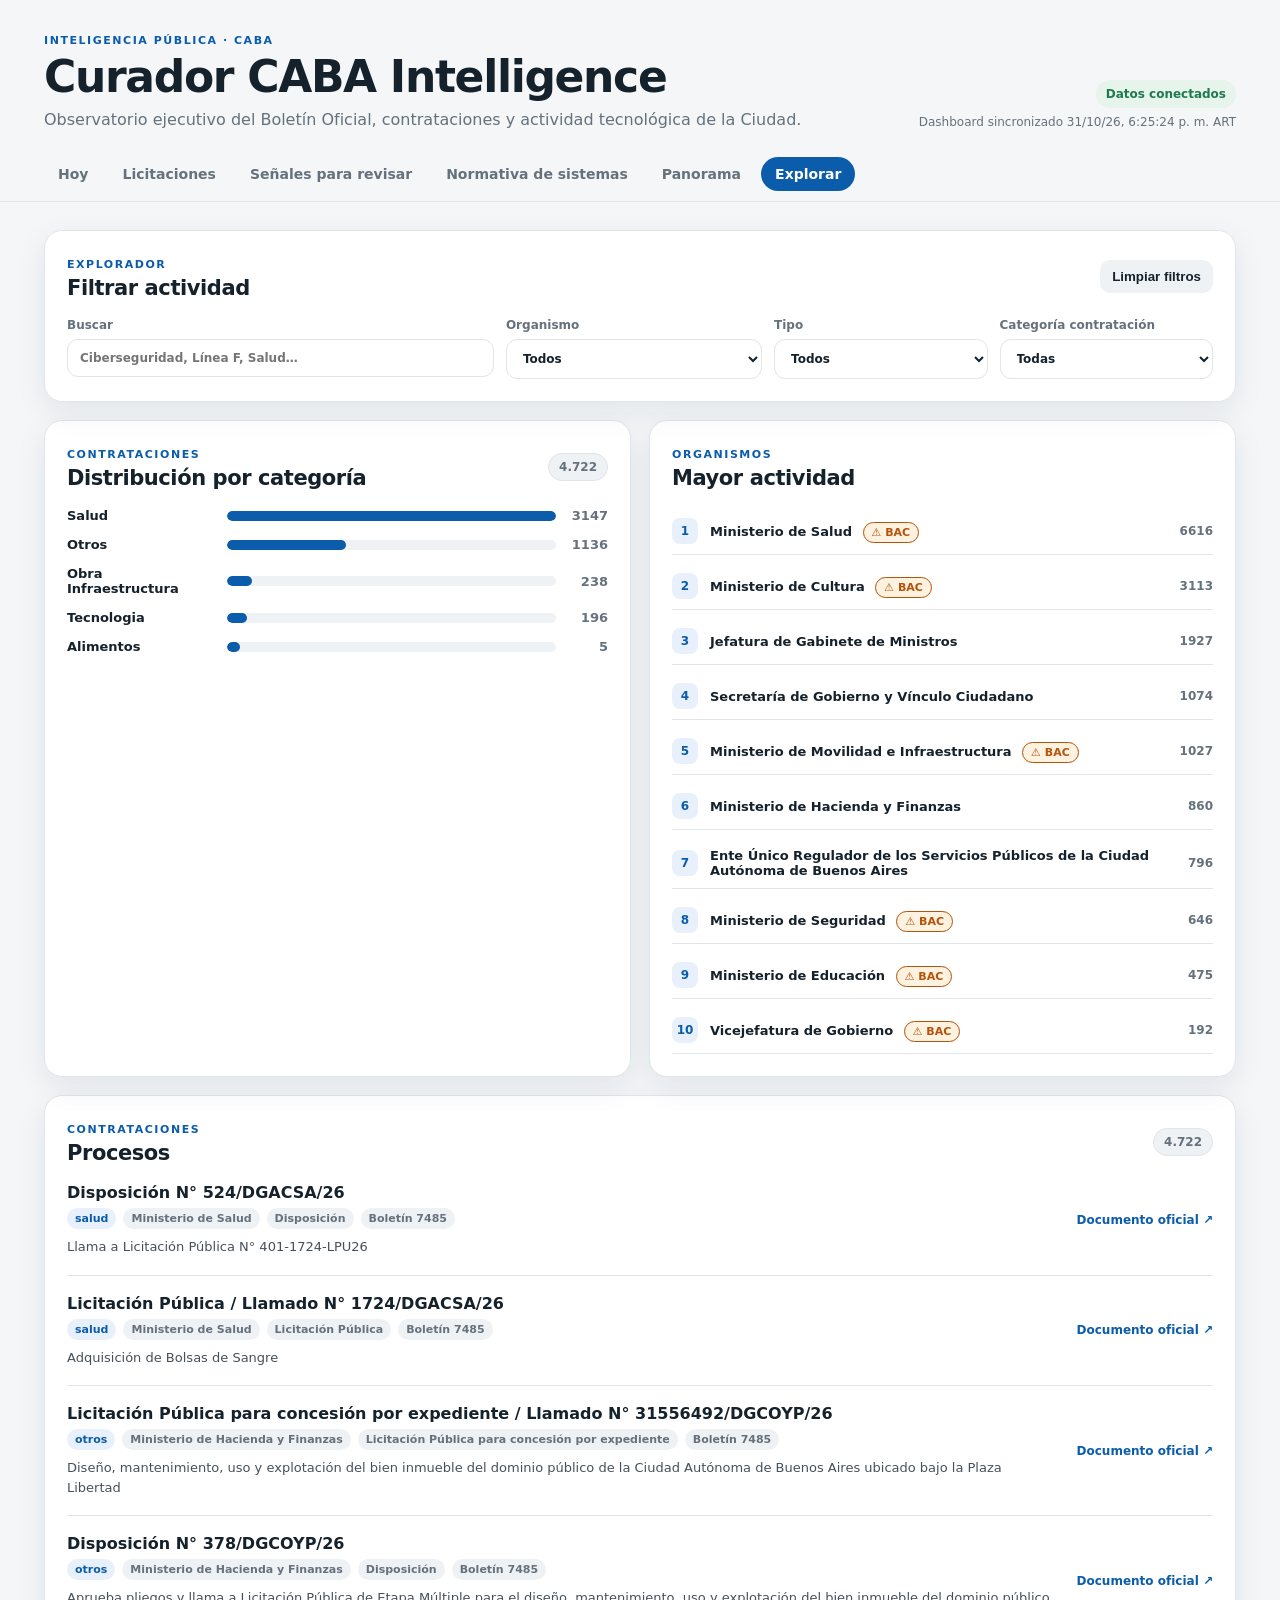
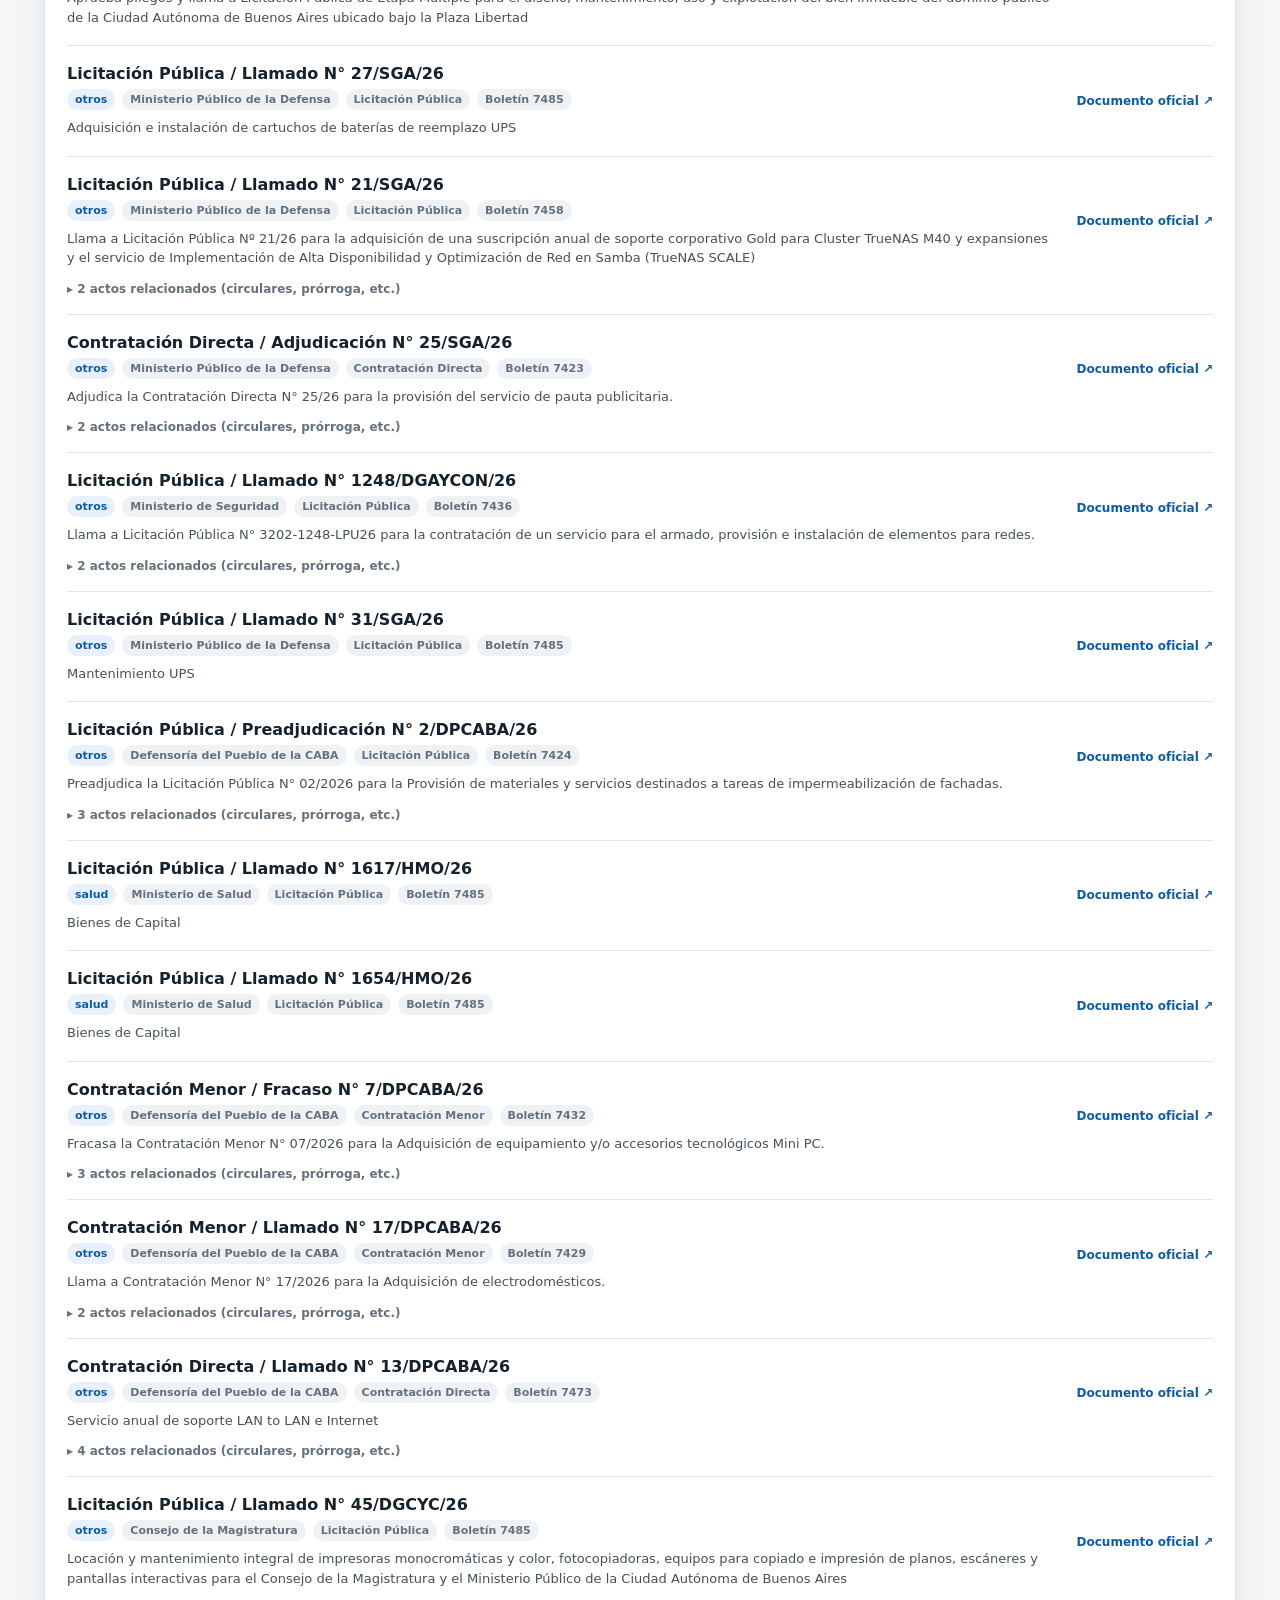
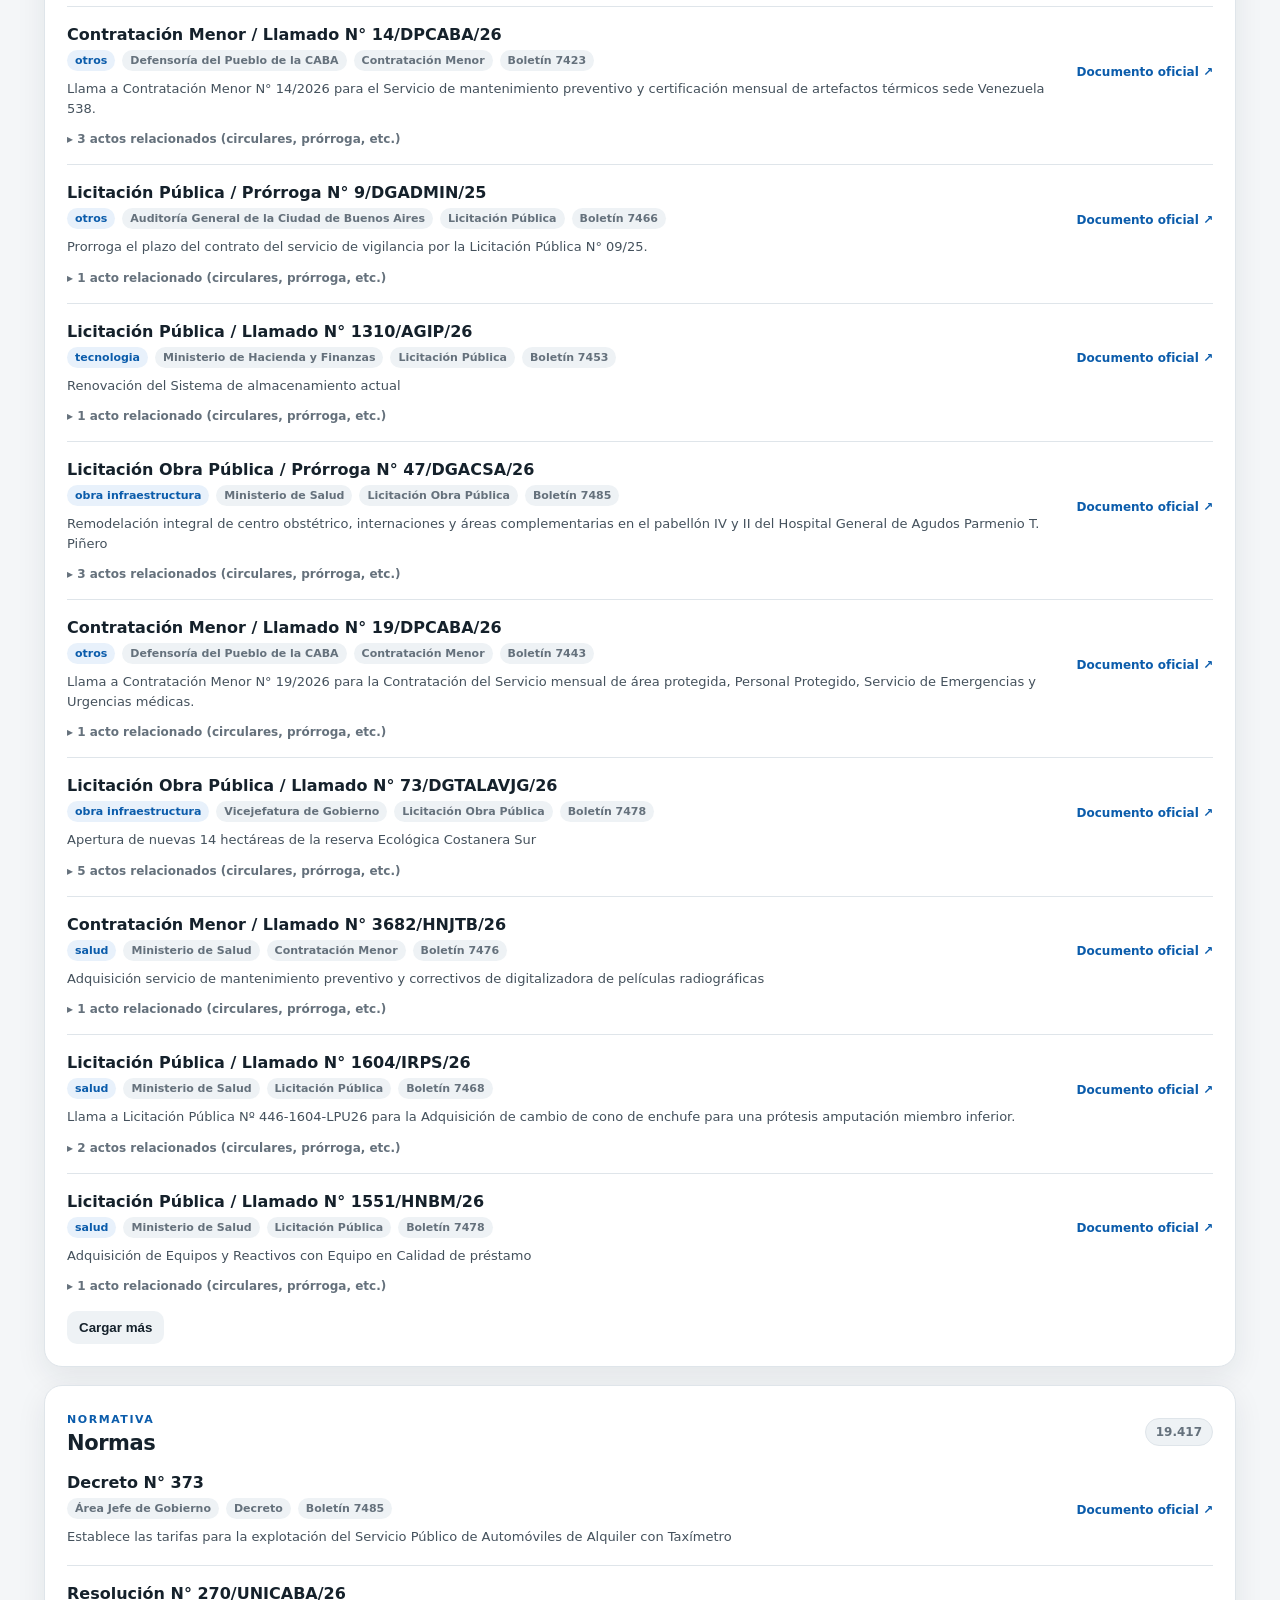
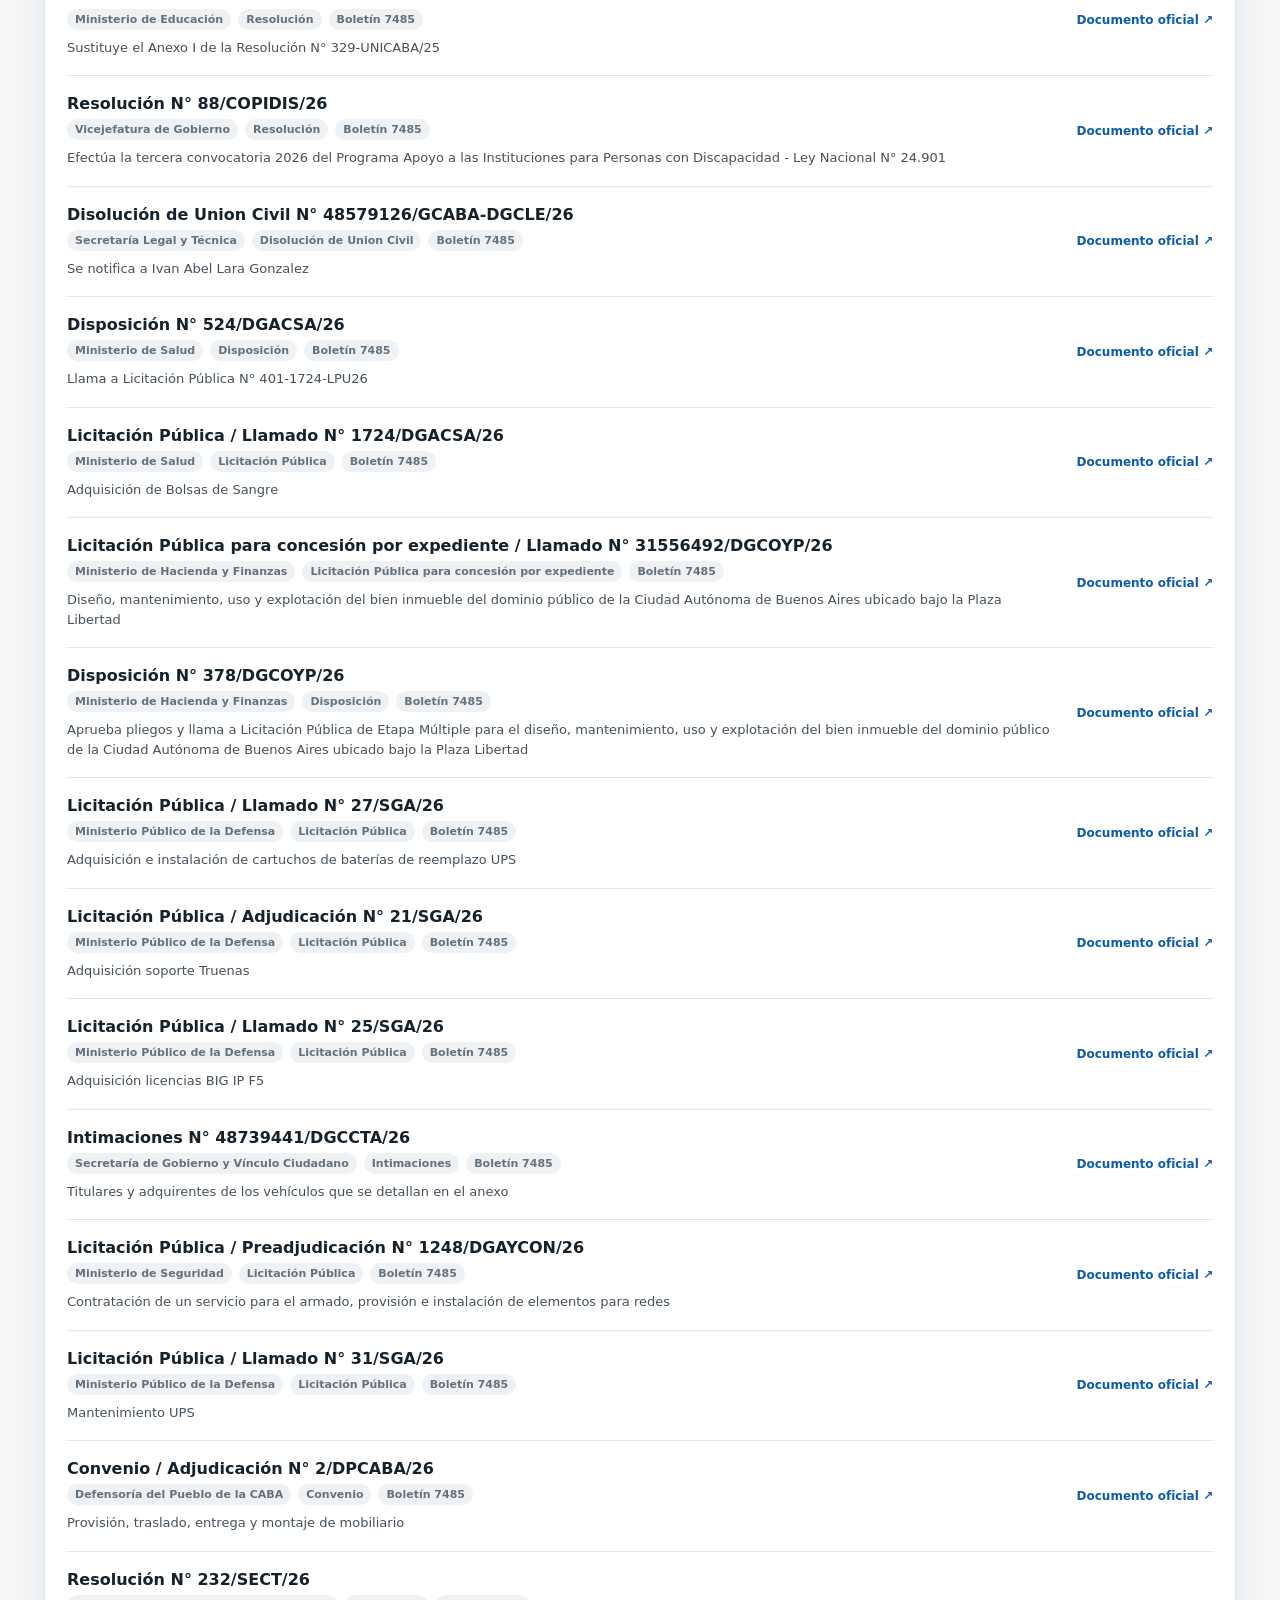
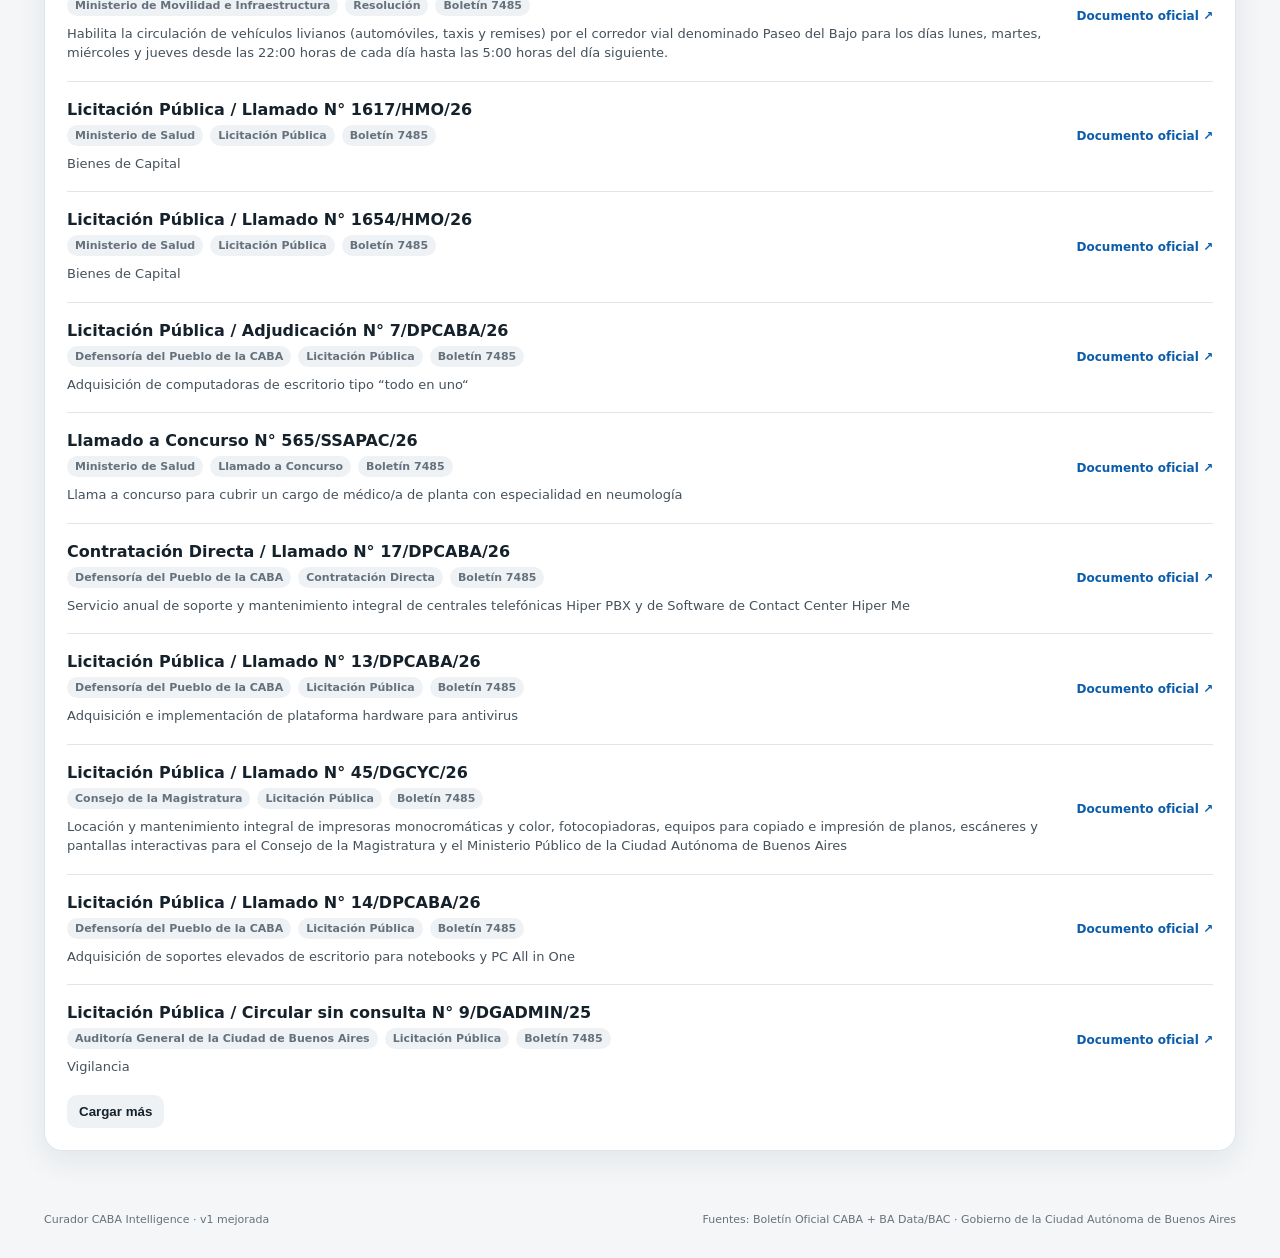
==== explorar.html @ ea7f15b0 "Una página HTML por sección, cada una carga sólo sus datos Las solapas seguían siendo un solo HTML q" ====
<!doctype html>
<html lang="es">
<head>
  <meta charset="utf-8" />
  <meta name="viewport" content="width=device-width, initial-scale=1" />
  <meta name="color-scheme" content="light" />
  <title>Explorar — Curador CABA</title>
  <link rel="stylesheet" href="./styles.css" />
</head>
<body data-page="explorar">
  <div id="shell"></div>
  <main class="container">
    <section class="panel filters-panel"><div class="panel-head"><div><span class="eyebrow">EXPLORADOR</span><h2>Filtrar actividad</h2></div><button id="clear-filters" class="button ghost" type="button">Limpiar filtros</button></div><div class="filters-grid"><label>Buscar<input id="filter-search" type="search" placeholder="Ciberseguridad, Línea F, Salud…" /></label><label>Organismo<select id="filter-org"><option value="">Todos</option></select></label><label>Tipo<select id="filter-type"><option value="">Todos</option></select></label><label>Categoría contratación<select id="filter-category"><option value="">Todas</option></select></label></div></section>
    <section class="two-col"><article class="panel"><div class="panel-head"><div><span class="eyebrow">CONTRATACIONES</span><h2>Distribución por categoría</h2></div><span id="procurement-total" class="badge">—</span></div><div id="category-bars" class="bar-list"></div></article><article class="panel"><div class="panel-head"><div><span class="eyebrow">ORGANISMOS</span><h2>Mayor actividad</h2></div></div><div id="org-ranking" class="ranking"></div></article></section>
    <section class="panel"><div class="panel-head"><div><span class="eyebrow">CONTRATACIONES</span><h2>Procesos</h2></div><span id="proc-result-count" class="badge">—</span></div><div id="procurement-list" class="record-list"></div><button id="procs-load-more" class="button ghost" type="button" style="display:none">Cargar más</button></section>
    <section class="panel"><div class="panel-head"><div><span class="eyebrow">NORMATIVA</span><h2>Normas</h2></div><span id="norm-result-count" class="badge">—</span></div><div id="norm-list" class="record-list"></div><button id="norms-load-more" class="button ghost" type="button" style="display:none">Cargar más</button></section>
  </main>
  <footer class="footer"><span>Curador CABA Intelligence · v1 mejorada</span><span>Fuentes: Boletín Oficial CABA + BA Data/BAC · Gobierno de la Ciudad Autónoma de Buenos Aires</span></footer>
  <script src="./app.js" defer></script>
</body>
</html>
---- styles.css ----
:root{--bg:#f4f6f8;--surface:#fff;--surface2:#eef2f5;--text:#15212b;--muted:#65717c;--line:#dfe5ea;--accent:#0b5cab;--accentSoft:#e8f1fb;--success:#1f7a4d;--warn:#b45309;--warnSoft:#fdf1e0;--shadow:0 10px 30px rgba(27,39,51,.08);--radius:18px}*{box-sizing:border-box}body{margin:0;font-family:Inter,ui-sans-serif,system-ui,-apple-system,BlinkMacSystemFont,"Segoe UI",sans-serif;background:var(--bg);color:var(--text)}a{color:var(--accent);text-decoration:none}a:hover{text-decoration:underline}.topbar{max-width:1240px;margin:0 auto;padding:34px 24px 18px;display:flex;align-items:flex-end;justify-content:space-between;gap:24px}.topbar h1{margin:4px 0 8px;font-size:clamp(28px,4vw,44px);letter-spacing:-.03em}.topbar p{margin:0;color:var(--muted)}.eyebrow{font-size:11px;letter-spacing:.14em;font-weight:800;color:var(--accent)}.status-wrap{display:flex;flex-direction:column;align-items:flex-end;gap:7px}.status{border-radius:999px;padding:7px 10px;font-weight:700;font-size:12px}.status-loading{background:#fff4d8;color:#8b5d00}.status-ok{background:#e6f4ec;color:var(--success)}.status-error{background:#fdeaea;color:#9d2727}.muted{color:var(--muted);font-size:12px}.container{max-width:1240px;margin:0 auto;padding:12px 24px 44px}.notice{background:#fff8db;border:1px solid #eadf9d;border-radius:14px;padding:12px 14px;margin-bottom:16px;color:#5f5417;font-size:13px}.hero-grid{display:grid;grid-template-columns:repeat(4,1fr);gap:16px;margin-bottom:18px}.intel-grid{grid-template-columns:repeat(2,1fr);margin-bottom:18px}.metric-card,.panel{background:var(--surface);border:1px solid var(--line);border-radius:var(--radius);box-shadow:var(--shadow)}.metric-card{padding:22px;display:flex;flex-direction:column;min-height:132px}.metric-card.featured{background:linear-gradient(145deg,#0b5cab,#164f84);color:#fff;border-color:transparent}.metric-card.featured .metric-label,.metric-card.featured .metric-foot{color:rgba(255,255,255,.78)}.metric-label{color:var(--muted);font-size:13px;font-weight:700}.metric-card strong{margin-top:15px;font-size:34px;line-height:1}.metric-foot{margin-top:auto;color:var(--muted);font-size:12px;padding-top:12px}.panel{padding:22px;margin-bottom:18px}.panel-head{display:flex;justify-content:space-between;gap:16px;align-items:center;margin-bottom:18px}.panel-head h2{margin:4px 0 0;font-size:21px;letter-spacing:-.02em}.two-col{display:grid;grid-template-columns:1fr 1fr;gap:18px}.badge{background:var(--surface2);border:1px solid var(--line);border-radius:999px;padding:6px 10px;font-size:12px;font-weight:800;color:var(--muted)}
.badge.badge-count{white-space:nowrap;display:inline-block}.button{border:0;border-radius:10px;padding:9px 12px;cursor:pointer;font-weight:700}.button.ghost{background:var(--surface2);color:var(--text)}.filters-grid{display:grid;grid-template-columns:2fr 1.2fr 1fr 1fr;gap:12px}label{display:flex;flex-direction:column;gap:7px;color:var(--muted);font-size:12px;font-weight:700}input,select{width:100%;border:1px solid var(--line);border-radius:11px;background:#fff;color:var(--text);padding:11px 12px;font:inherit;outline:none}input:focus,select:focus{border-color:var(--accent);box-shadow:0 0 0 3px var(--accentSoft)}.bar-list{display:flex;flex-direction:column;gap:14px}.bar-row{display:grid;grid-template-columns:150px 1fr 42px;gap:10px;align-items:center;font-size:13px}.bar-label{font-weight:700;text-transform:capitalize}.bar-track{height:10px;background:var(--surface2);border-radius:999px;overflow:hidden}.bar-fill{height:100%;background:var(--accent);border-radius:inherit}.bar-value{text-align:right;font-weight:800;color:var(--muted)}.ranking{display:flex;flex-direction:column;gap:8px}.rank-row{display:grid;grid-template-columns:28px 1fr auto;gap:10px;align-items:center;padding:10px 0;border-bottom:1px solid var(--line)}.rank-index{width:26px;height:26px;display:grid;place-items:center;border-radius:8px;background:var(--accentSoft);color:var(--accent);font-size:12px;font-weight:800}.rank-name{font-size:13px;font-weight:700}.rank-value{color:var(--muted);font-size:12px;font-weight:800}.record{display:grid;grid-template-columns:1fr auto;gap:18px;padding:18px 0;border-top:1px solid var(--line)}.record:first-child{border-top:0;padding-top:0}.record-title{margin:0 0 6px;font-size:16px}.record-meta{display:flex;gap:7px;flex-wrap:wrap;margin-bottom:8px}.meta-pill{font-size:11px;border-radius:999px;padding:4px 8px;background:var(--surface2);color:var(--muted);font-weight:700}.meta-pill.category{background:var(--accentSoft);color:var(--accent)}.record-summary{margin:0;color:#44515c;line-height:1.5;font-size:13px}.record-action{align-self:center;white-space:nowrap;font-weight:800;font-size:12px}.empty{padding:22px 0;color:var(--muted)}.subhead{margin:18px 0 8px;font-size:11px;font-weight:800;color:var(--muted);text-transform:uppercase;letter-spacing:.06em}.subhead:first-of-type{margin-top:14px}.bac-note{margin-top:6px;font-size:11px;color:var(--muted);font-style:italic}.badge.audit-flag{background:var(--warnSoft);border-color:var(--warn);color:var(--warn);padding:3px 8px;font-size:11px;margin-left:6px;vertical-align:middle}.process-group{border-top:1px solid var(--line);padding:18px 0}.process-group:first-child{border-top:0;padding-top:0}.process-group>.record{border-top:0;padding:0}.related-acts{margin-top:14px}.related-acts>summary{cursor:pointer;font-size:12px;font-weight:700;color:var(--muted);list-style:none}.related-acts>summary::-webkit-details-marker{display:none}.related-acts>summary::before{content:'▸ '}.related-acts[open]>summary::before{content:'▾ '}.related-acts .record{border-top:1px dashed var(--line);padding-top:14px;margin-top:14px}.footer{max-width:1240px;margin:0 auto;padding:0 24px 32px;display:flex;justify-content:space-between;gap:16px;color:var(--muted);font-size:11px}@media(max-width:900px){.hero-grid{grid-template-columns:repeat(2,1fr)}.two-col{grid-template-columns:1fr}.filters-grid{grid-template-columns:1fr 1fr}}@media(max-width:620px){.topbar{align-items:flex-start;flex-direction:column}.status-wrap{align-items:flex-start}.hero-grid,.intel-grid{grid-template-columns:1fr 1fr;gap:10px}.metric-card{padding:16px;min-height:120px}.metric-card strong{font-size:28px}.filters-grid{grid-template-columns:1fr}.record{grid-template-columns:1fr}.record-action{align-self:start}.bar-row{grid-template-columns:100px 1fr 34px}.footer{flex-direction:column}}.tabs{position:sticky;top:0;z-index:10;background:var(--bg);border-bottom:1px solid var(--line);margin-bottom:16px}.tabs-inner{max-width:1240px;margin:0 auto;padding:10px 24px;display:flex;gap:6px;overflow-x:auto;scrollbar-width:thin}.tabs a{flex:0 0 auto;color:var(--muted);font-size:14px;font-weight:700;padding:9px 14px;border-radius:999px;white-space:nowrap}.tabs a:hover{background:var(--surface2);color:var(--text);text-decoration:none}.tabs a[aria-current=page]{background:var(--accent);color:#fff}.tabs a:focus-visible{outline:3px solid var(--accentSoft);outline-offset:2px}.tab-count{margin-left:6px;font-size:11px;padding:2px 7px;border-radius:999px;background:var(--surface2);color:var(--muted)}.tab-count:empty{display:none}.tabs a[aria-current=page] .tab-count{background:rgba(255,255,255,.22);color:#fff}.shell-notices{padding-bottom:0}.home-link{color:inherit}.home-link:hover{text-decoration:none}[id]{scroll-margin-top:72px}
.summary-grid{grid-template-columns:repeat(4,1fr)}.link-card{color:var(--text);text-decoration:none;transition:border-color .15s,transform .15s}.link-card:hover{text-decoration:none;border-color:var(--accent);transform:translateY(-1px)}.link-card strong{color:var(--accent)}
.fold{padding:0}.fold>summary{cursor:pointer;list-style:none;padding:18px 22px;display:flex;align-items:center;gap:10px;font-weight:800;font-size:16px}.fold>summary::-webkit-details-marker{display:none}.fold>summary::before{content:'▸';color:var(--muted)}.fold[open]>summary::before{content:'▾'}.fold>summary .fold-title{flex:1}.fold>:not(summary){margin:0 22px 18px}.fold>.button{margin-top:4px}.signals-note{margin-bottom:18px}
@media(min-width:901px){.filters-panel{position:sticky;top:62px;z-index:5}}
@media(max-width:900px){.summary-grid{grid-template-columns:repeat(2,1fr)}}
@media(max-width:620px){.tabs-inner{padding:8px 16px}.tabs a{font-size:13px;padding:8px 11px}.fold>summary{padding:14px 16px;font-size:15px}.fold>:not(summary){margin:0 16px 14px}}
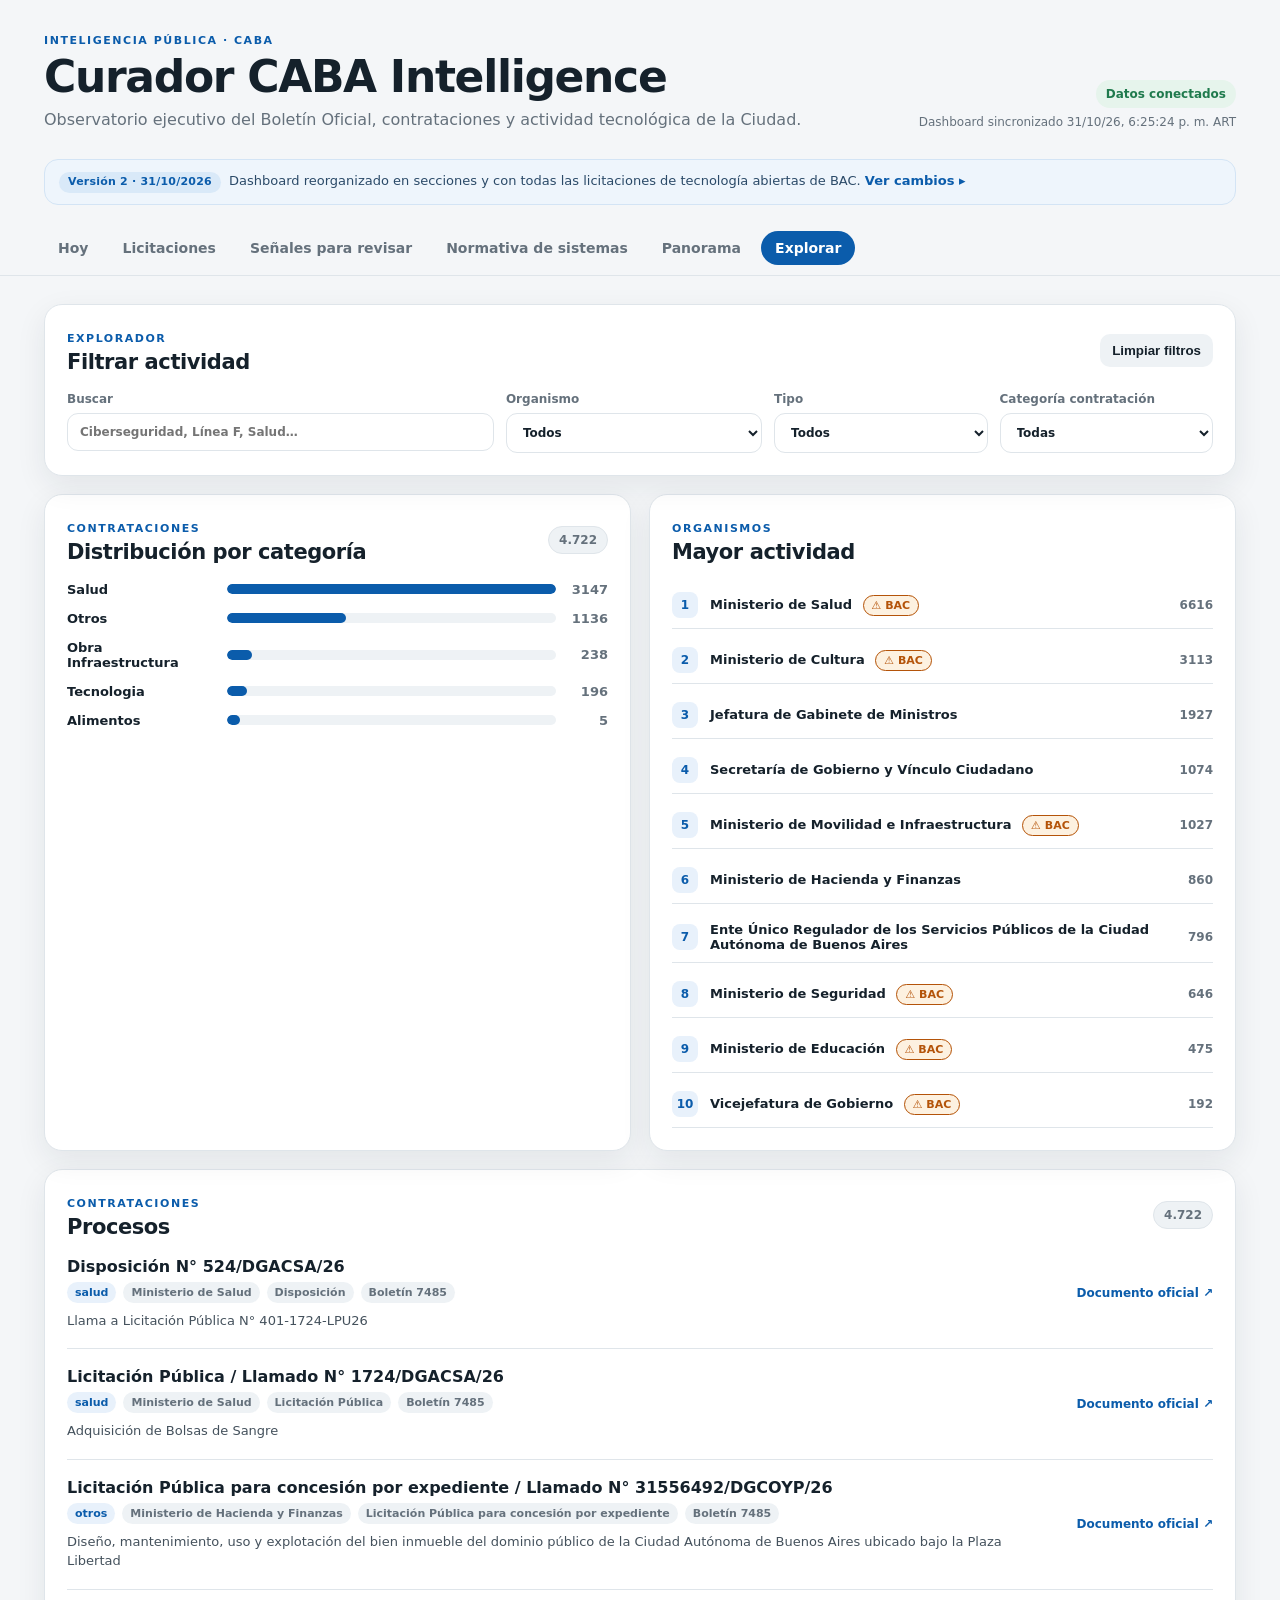
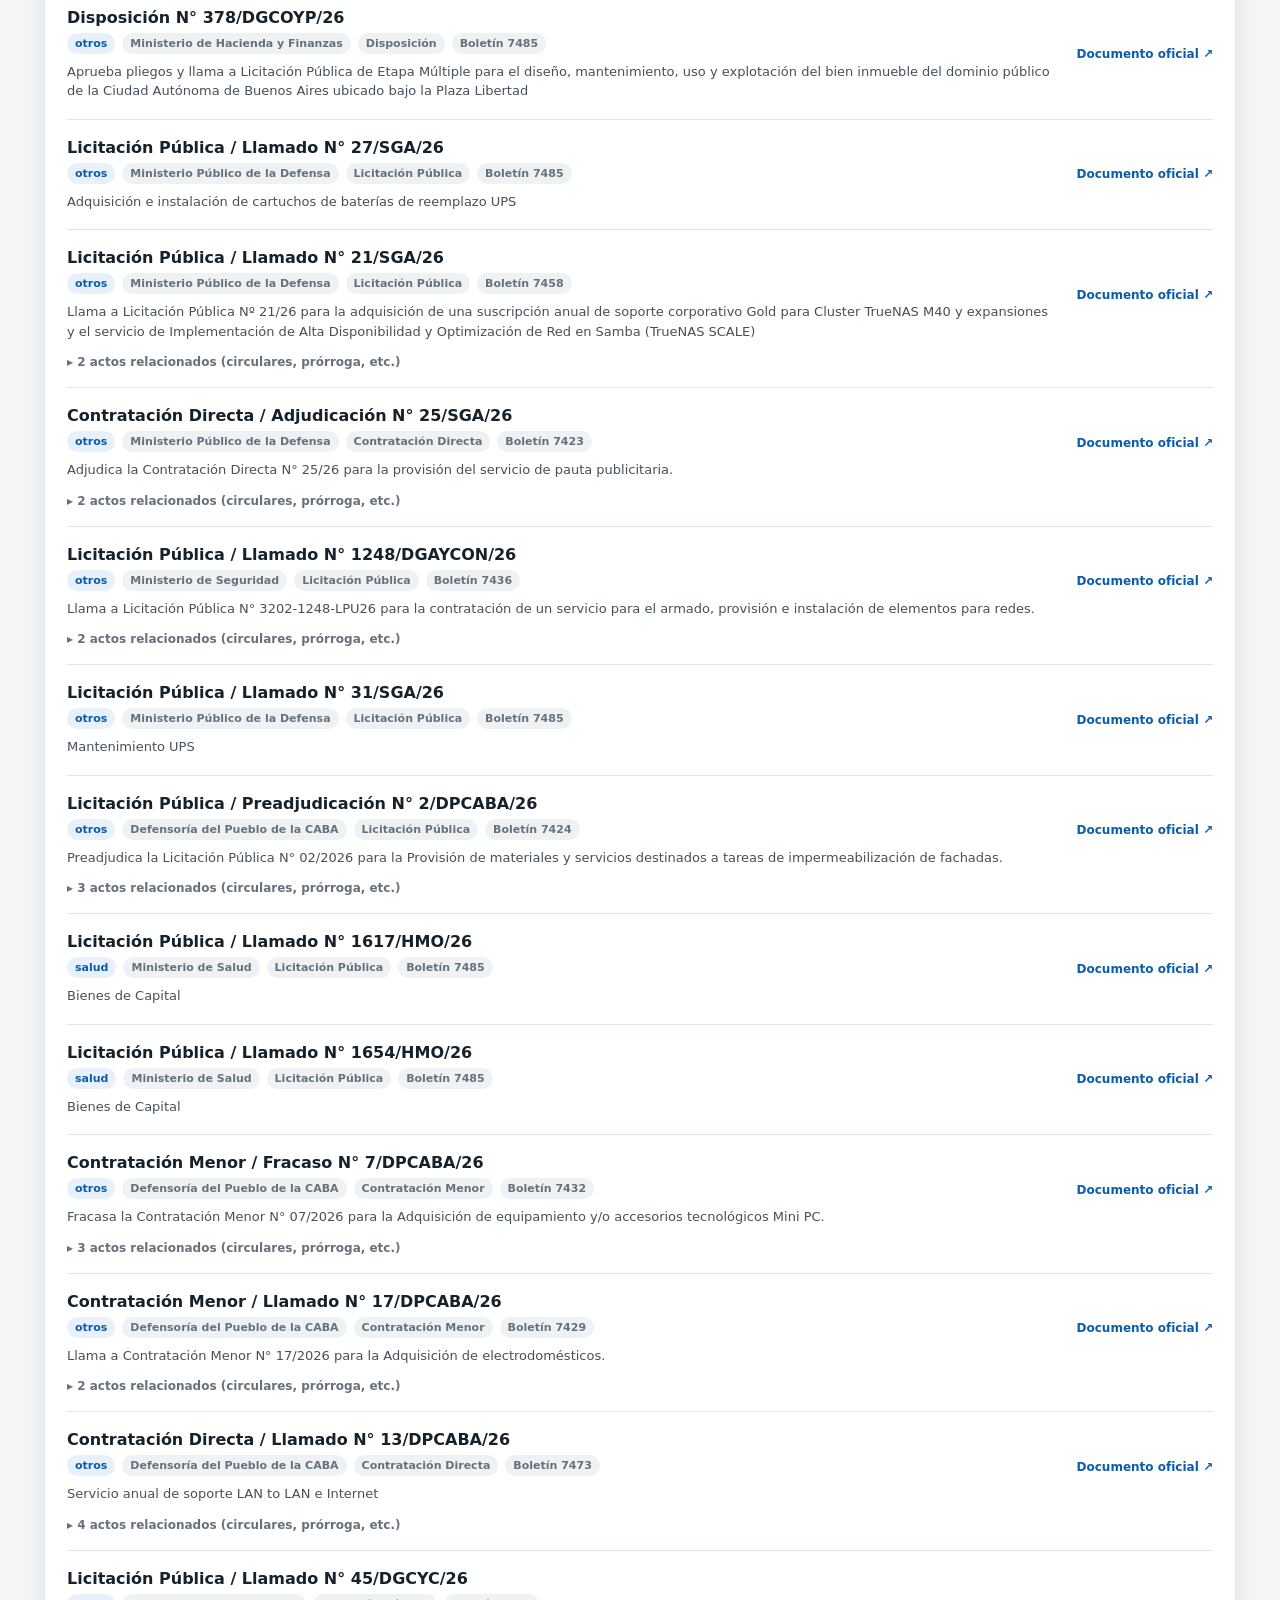
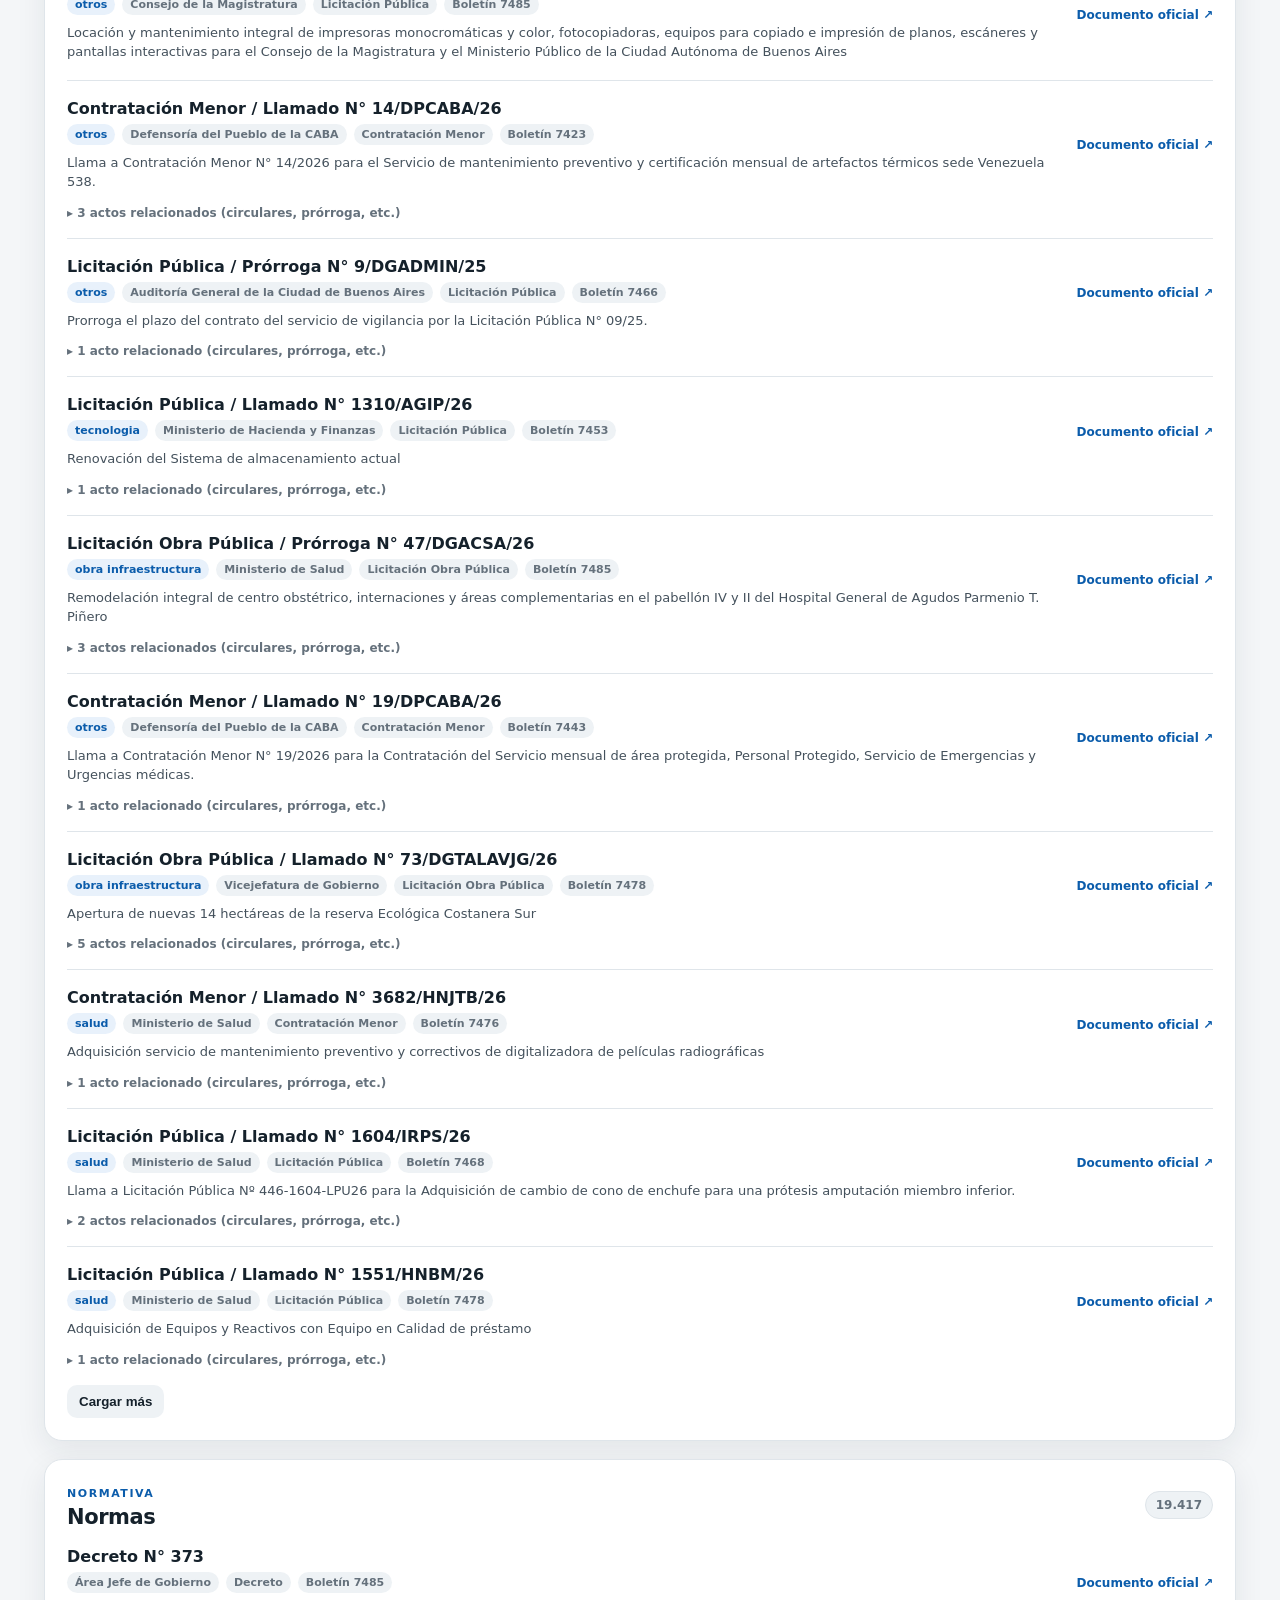
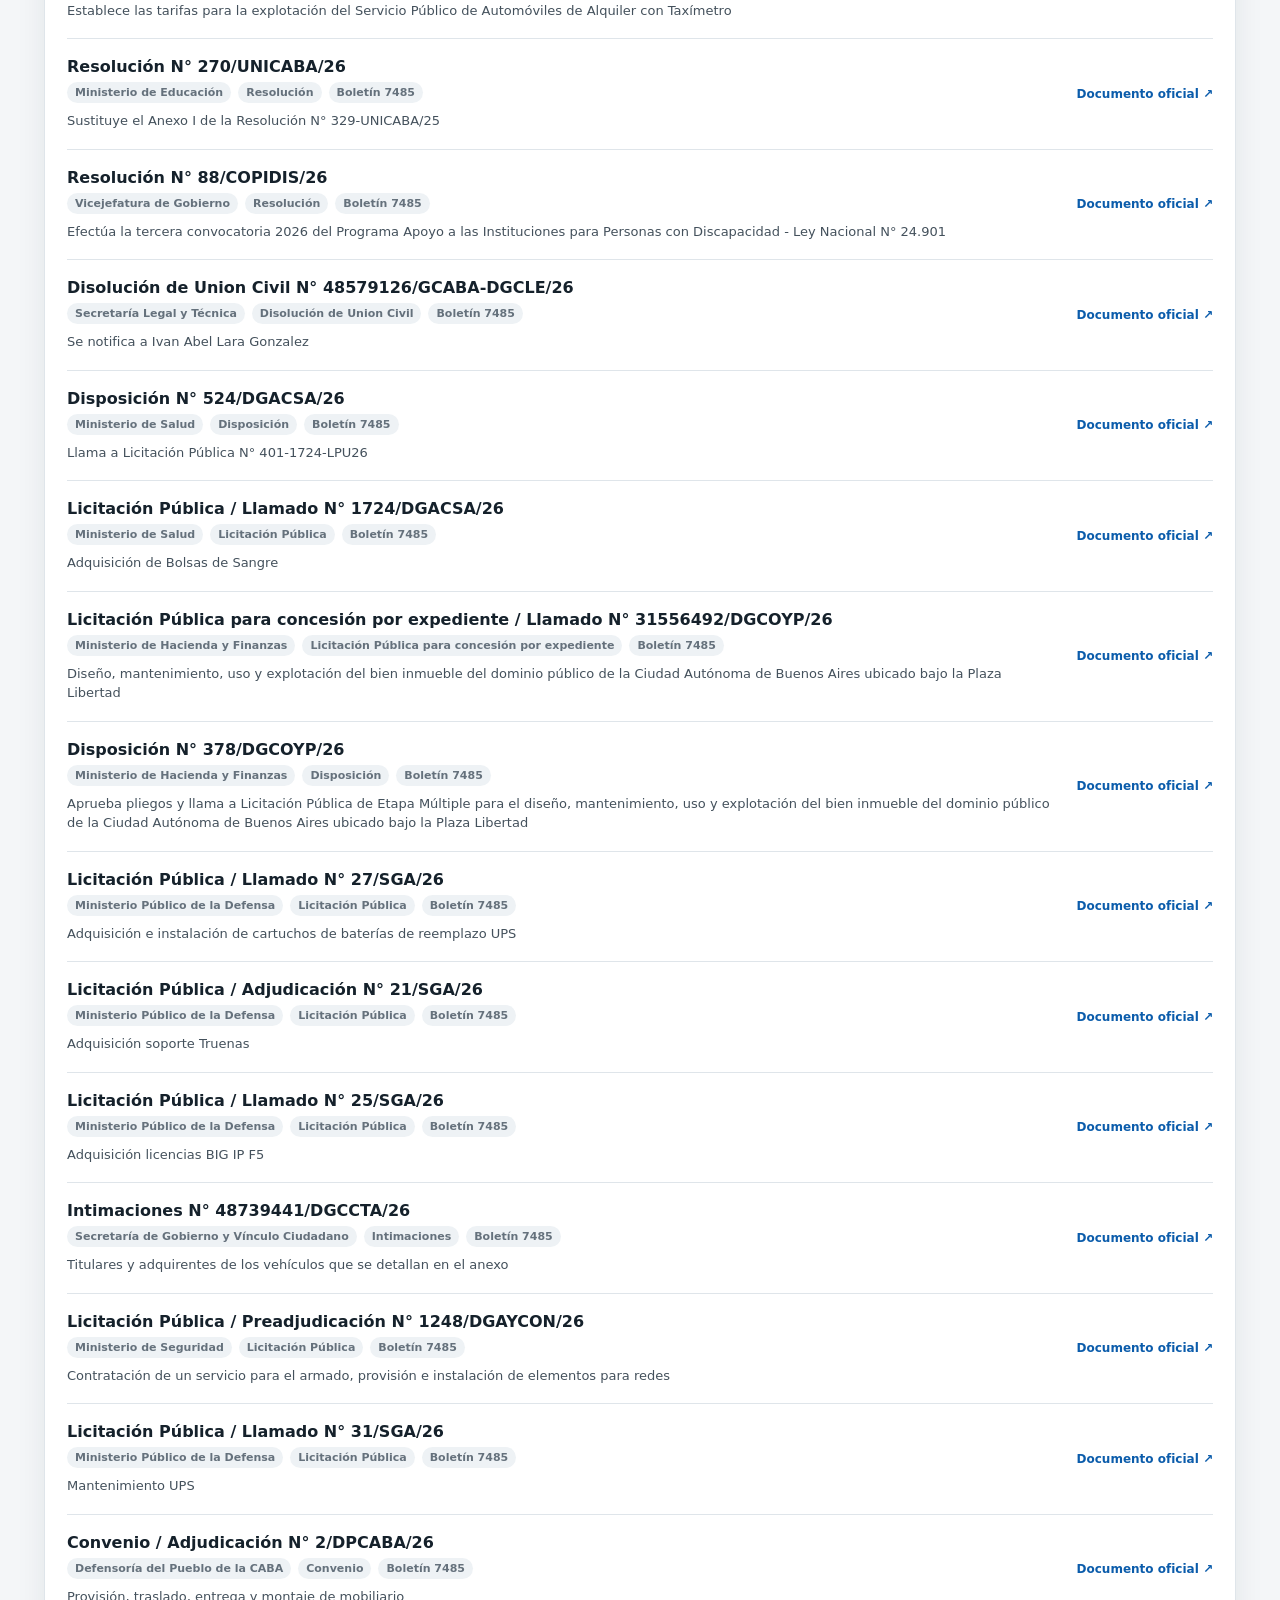
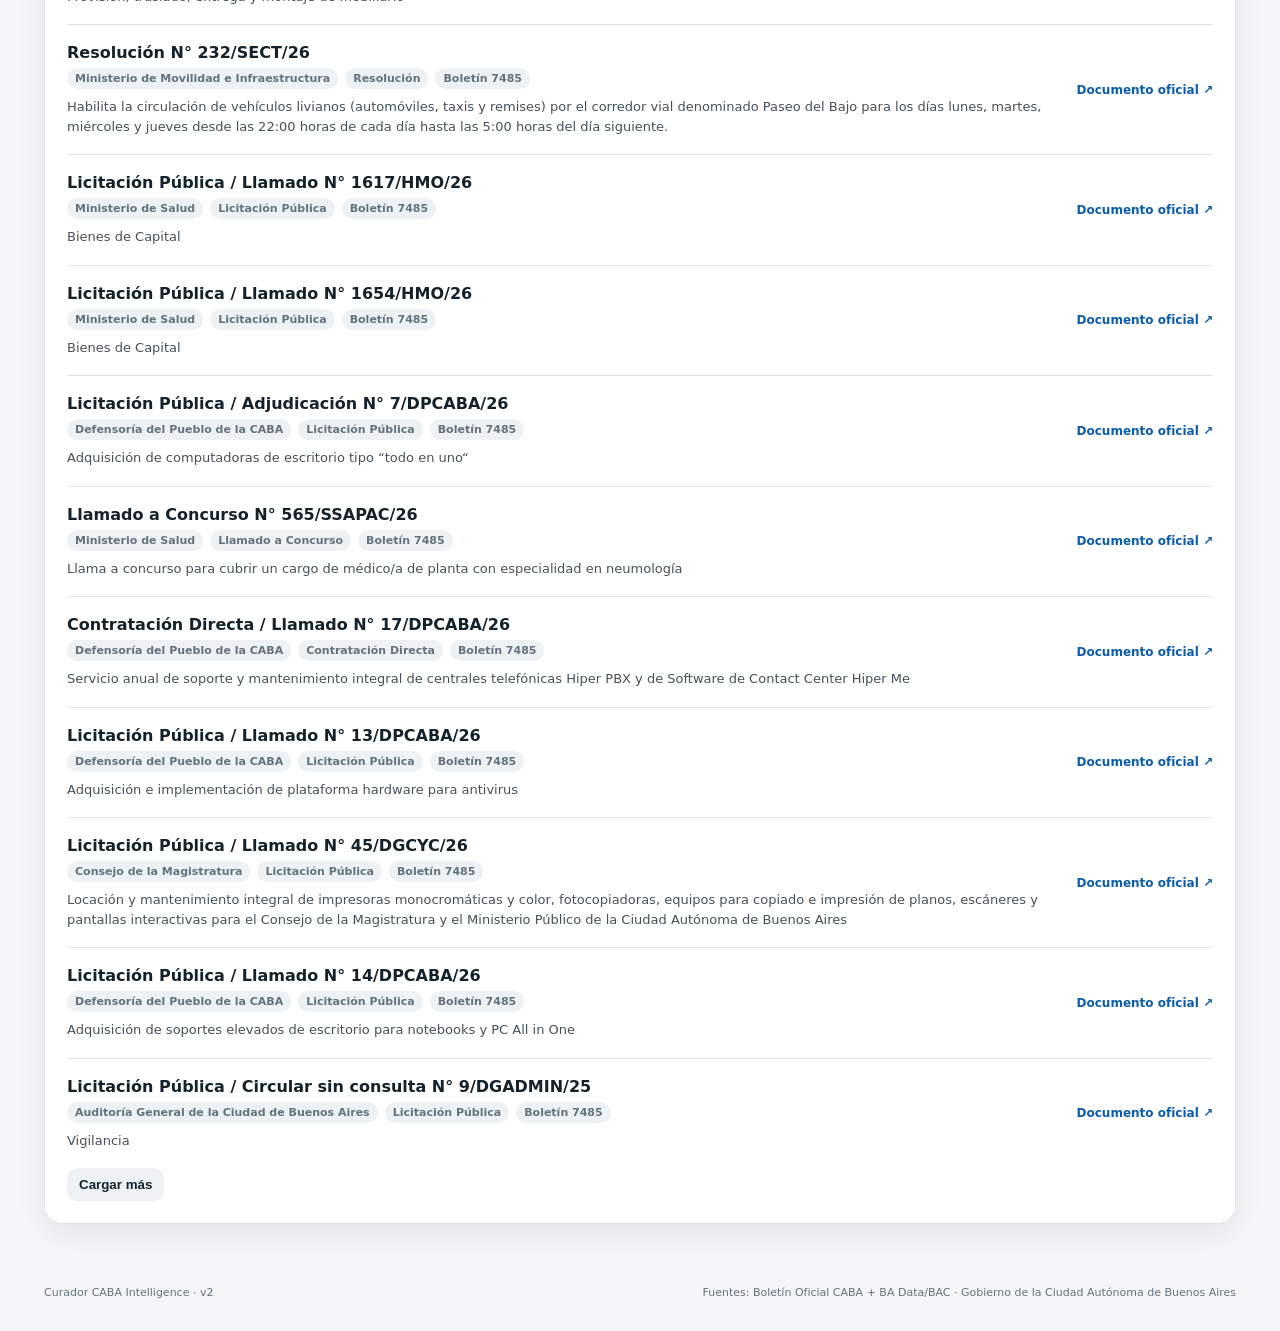
==== commit eaf7caab: "Aviso de versión 2 en todas las páginas (recuadro celeste con detalle de cambios) Reemplaza el aviso" ====
--- a/explorar.html
+++ b/explorar.html
@@ -15,7 +15,7 @@
     <section class="panel"><div class="panel-head"><div><span class="eyebrow">CONTRATACIONES</span><h2>Procesos</h2></div><span id="proc-result-count" class="badge">—</span></div><div id="procurement-list" class="record-list"></div><button id="procs-load-more" class="button ghost" type="button" style="display:none">Cargar más</button></section>
     <section class="panel"><div class="panel-head"><div><span class="eyebrow">NORMATIVA</span><h2>Normas</h2></div><span id="norm-result-count" class="badge">—</span></div><div id="norm-list" class="record-list"></div><button id="norms-load-more" class="button ghost" type="button" style="display:none">Cargar más</button></section>
   </main>
-  <footer class="footer"><span>Curador CABA Intelligence · v1 mejorada</span><span>Fuentes: Boletín Oficial CABA + BA Data/BAC · Gobierno de la Ciudad Autónoma de Buenos Aires</span></footer>
+  <footer class="footer"><span>Curador CABA Intelligence · v2</span><span>Fuentes: Boletín Oficial CABA + BA Data/BAC · Gobierno de la Ciudad Autónoma de Buenos Aires</span></footer>
   <script src="./app.js" defer></script>
 </body>
 </html>
--- a/styles.css
+++ b/styles.css
@@ -5,3 +5,4 @@
 @media(min-width:901px){.filters-panel{position:sticky;top:62px;z-index:5}}
 @media(max-width:900px){.summary-grid{grid-template-columns:repeat(2,1fr)}}
 @media(max-width:620px){.tabs-inner{padding:8px 16px}.tabs a{font-size:13px;padding:8px 11px}.fold>summary{padding:14px 16px;font-size:15px}.fold>:not(summary){margin:0 16px 14px}}
+.version-note{background:#eef5fc;border:1px solid #d3e4f5;border-radius:14px;padding:11px 14px;margin-bottom:16px;color:#2b4a68;font-size:13px}.version-note>summary{cursor:pointer;list-style:none;line-height:1.5}.version-note>summary::-webkit-details-marker{display:none}.version-tag{display:inline-block;background:#d9e9f8;color:var(--accent);font-weight:800;font-size:11px;letter-spacing:.02em;border-radius:999px;padding:2px 9px;margin-right:4px}.version-more{color:var(--accent);font-weight:700;white-space:nowrap}.version-more::after{content:' ▸'}.version-note[open] .version-more::after{content:' ▾'}.version-note ul{margin:10px 0 2px;padding-left:20px;line-height:1.55}.version-note li{margin:4px 0}
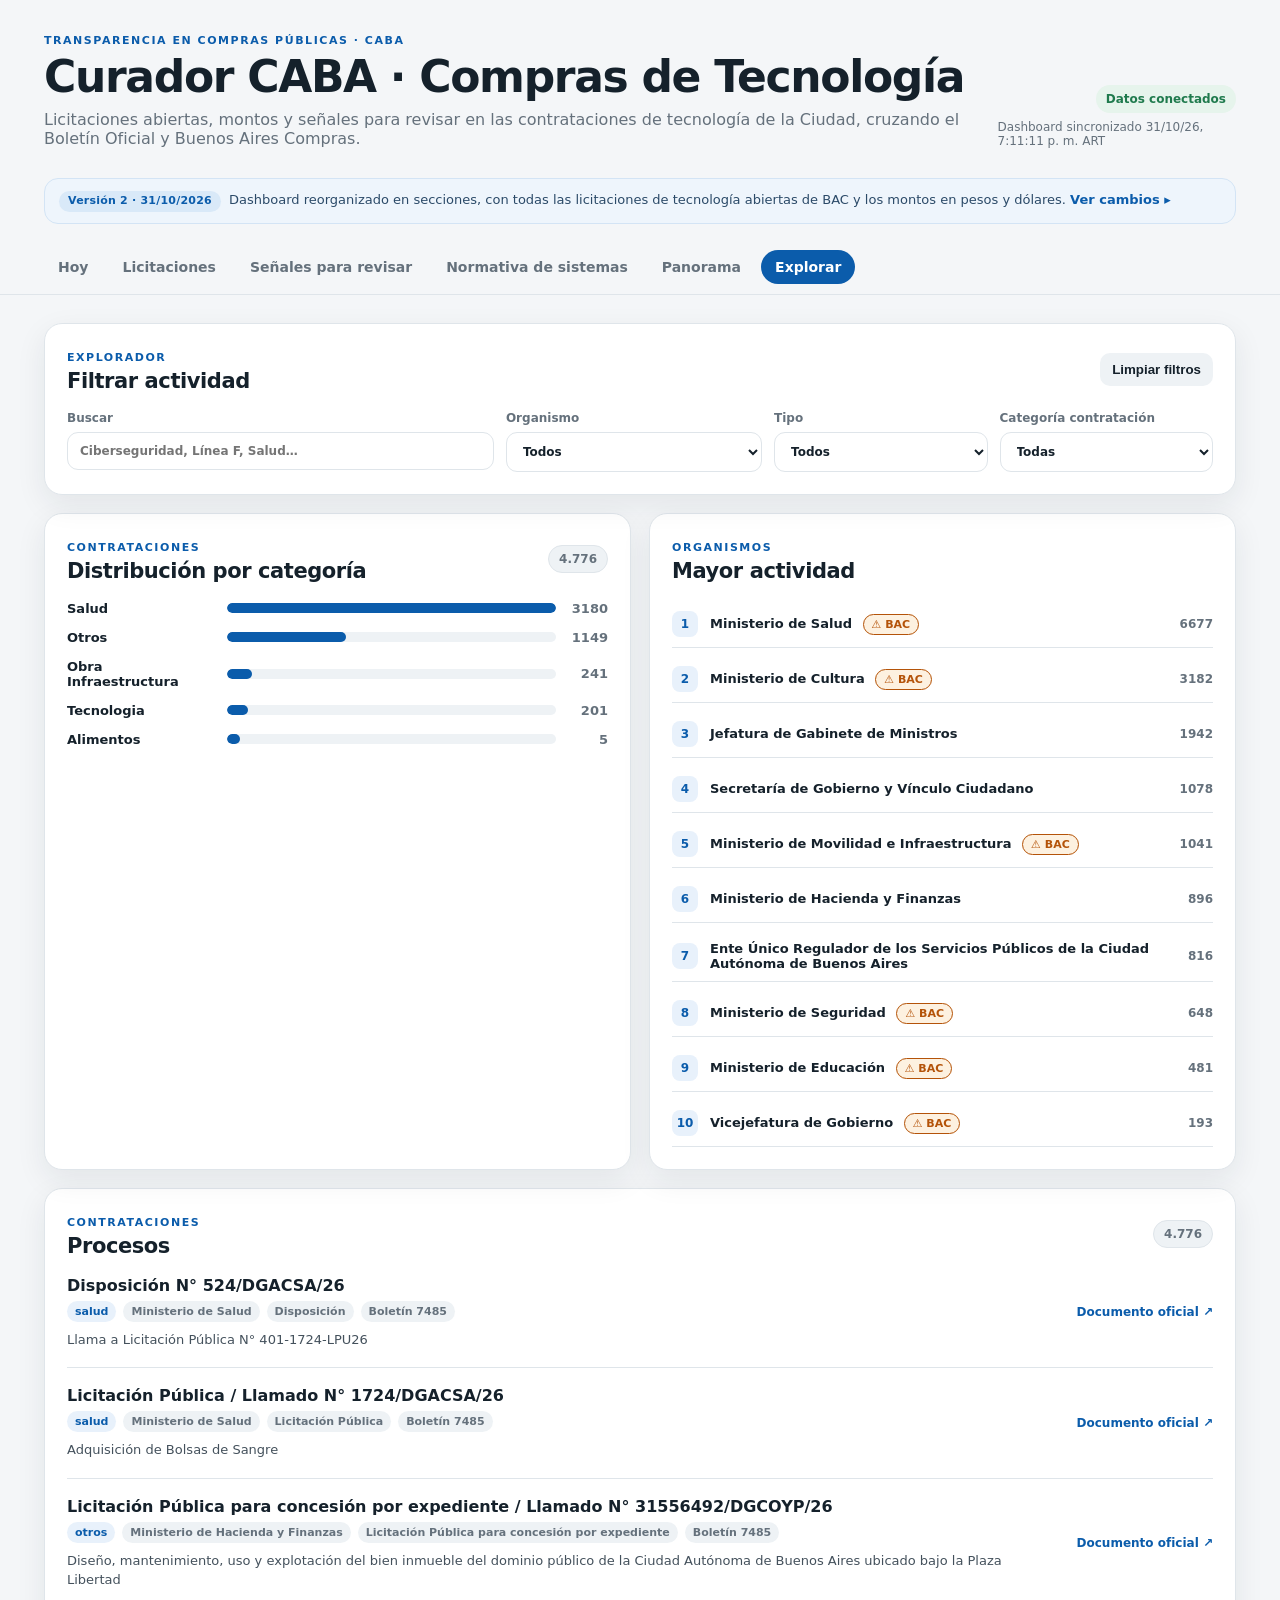
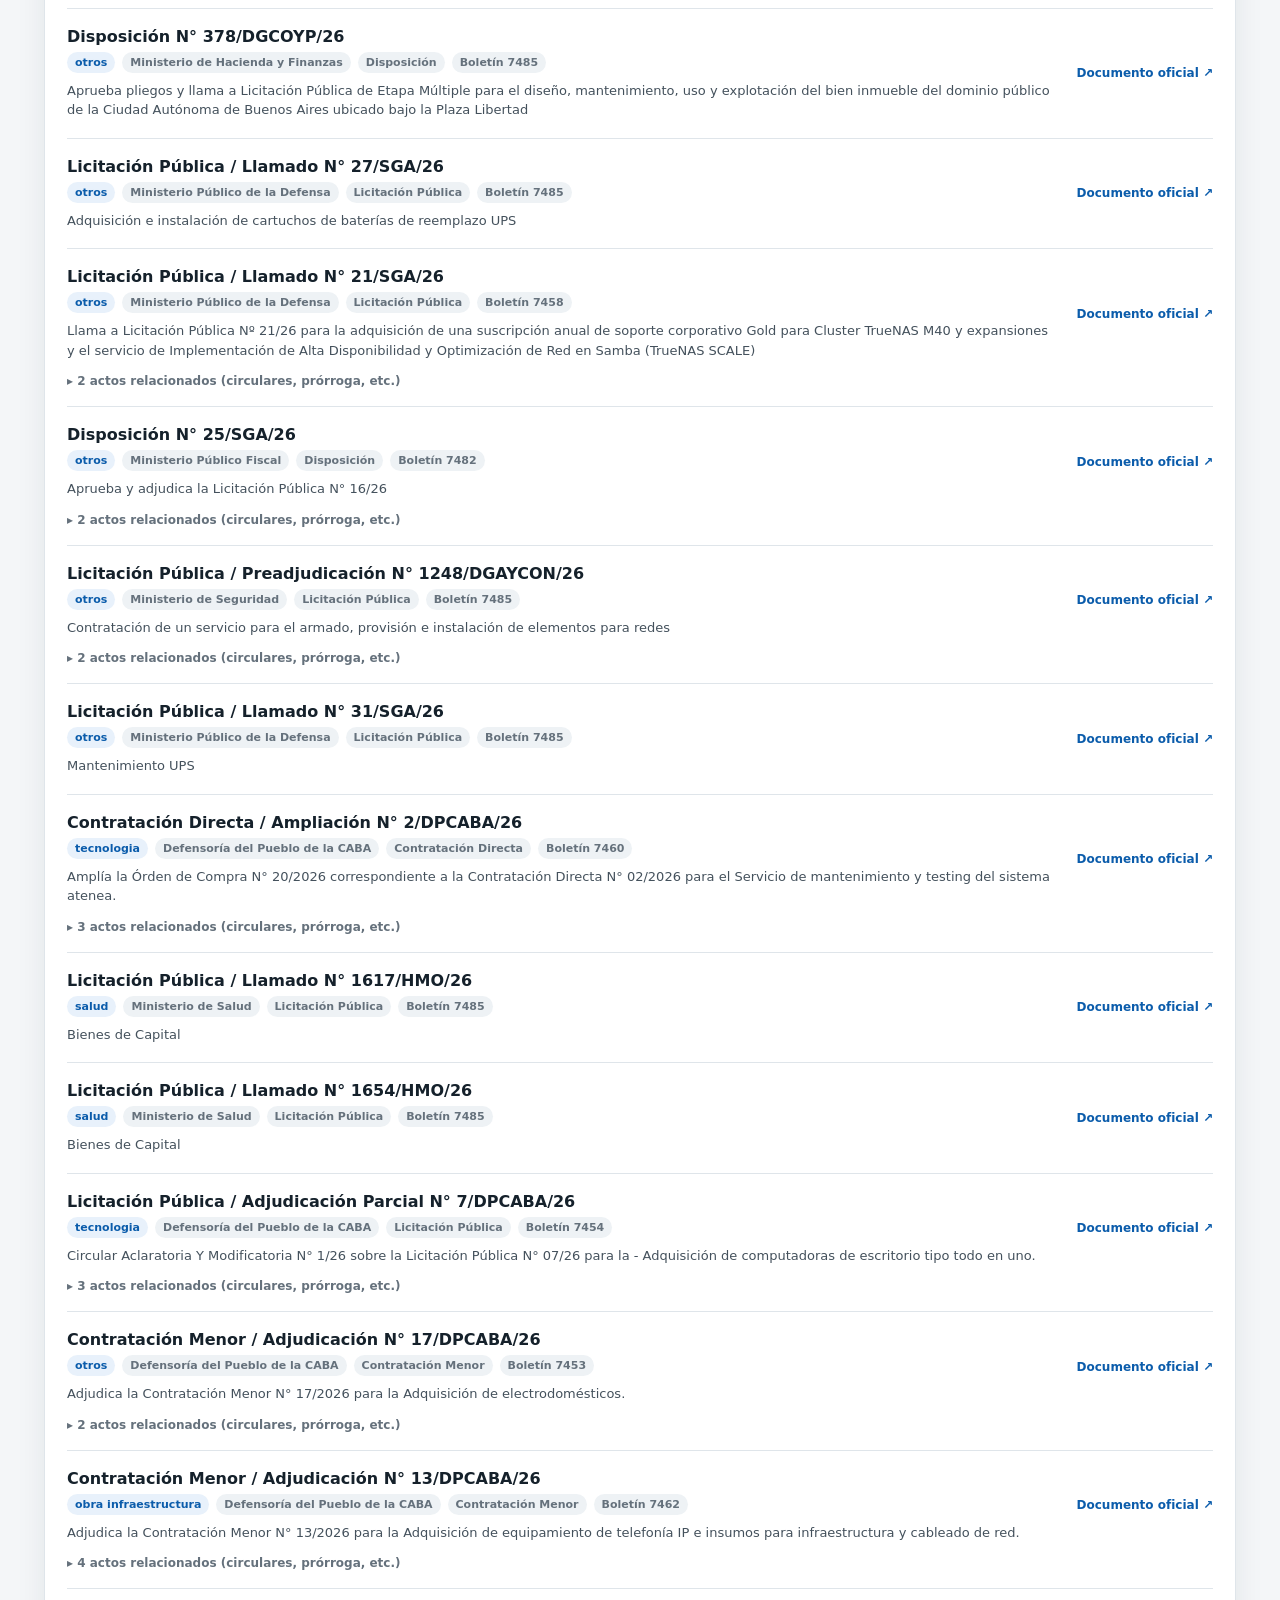
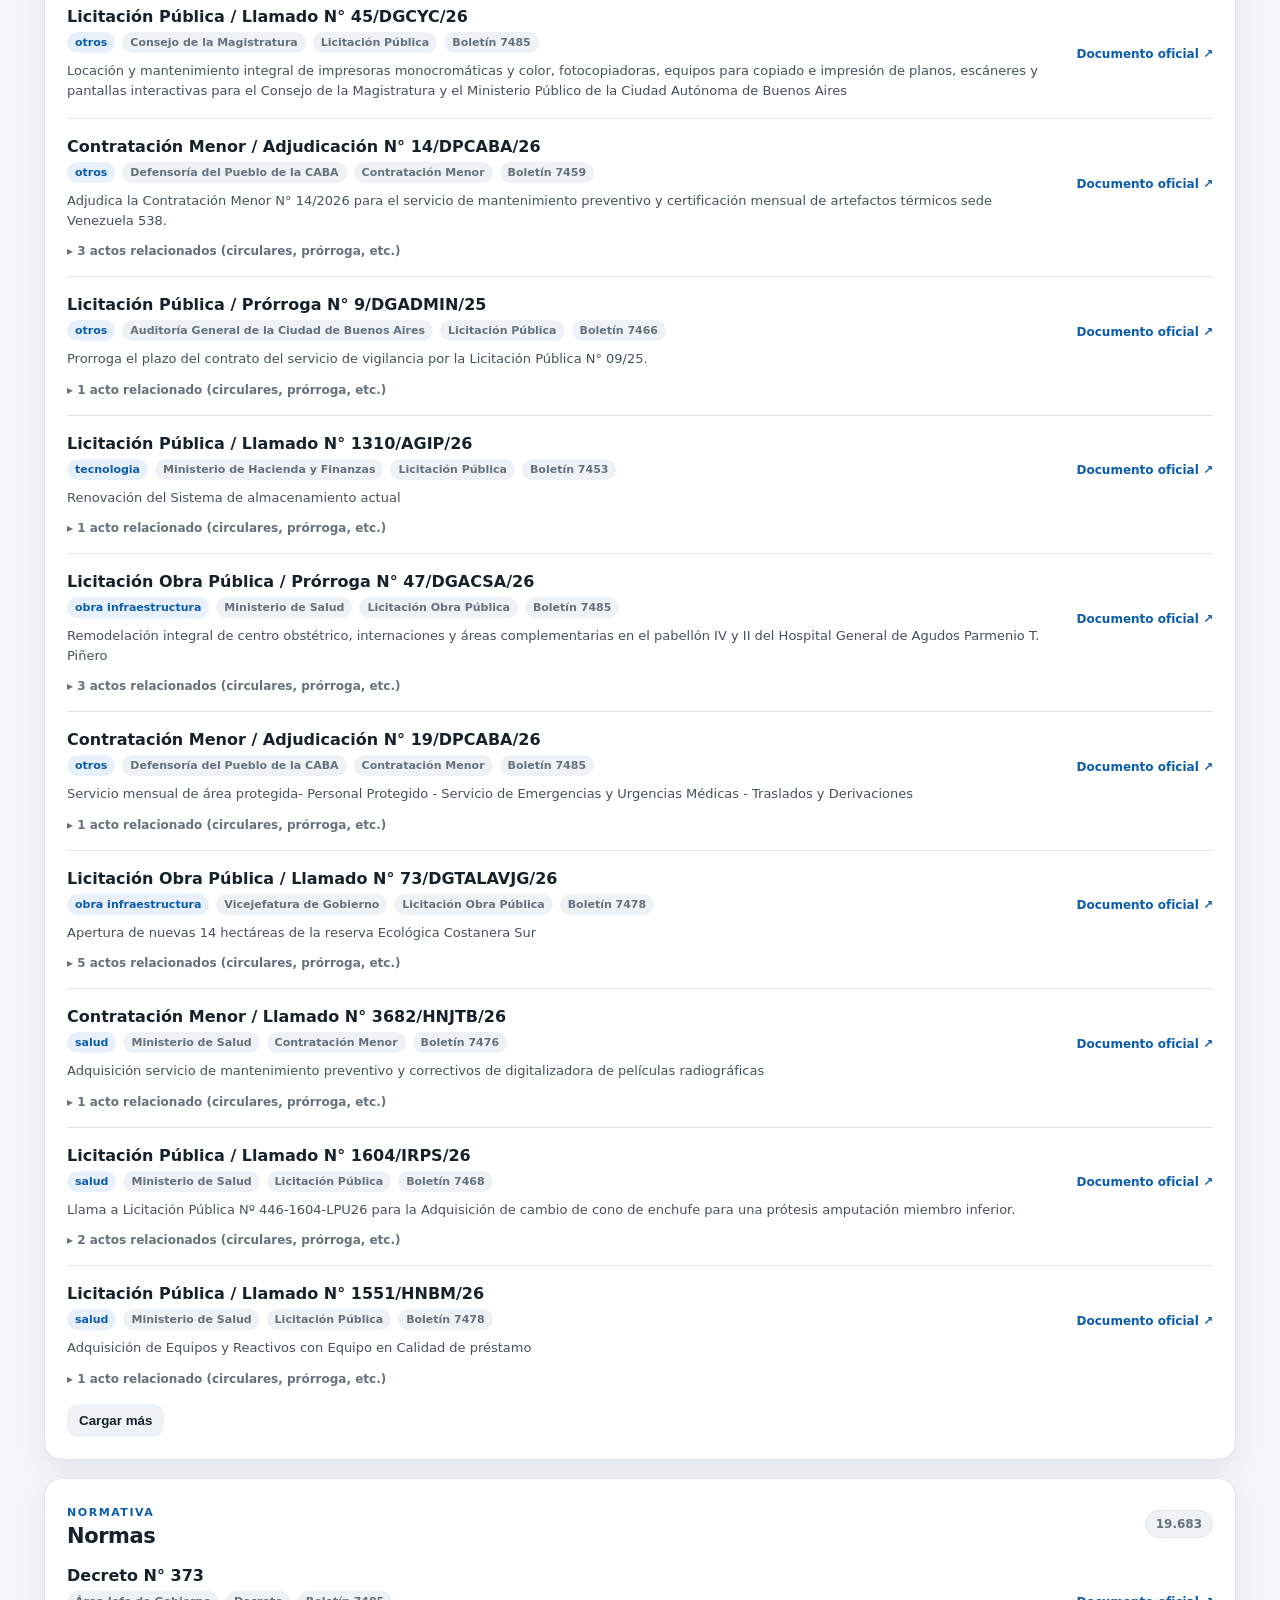
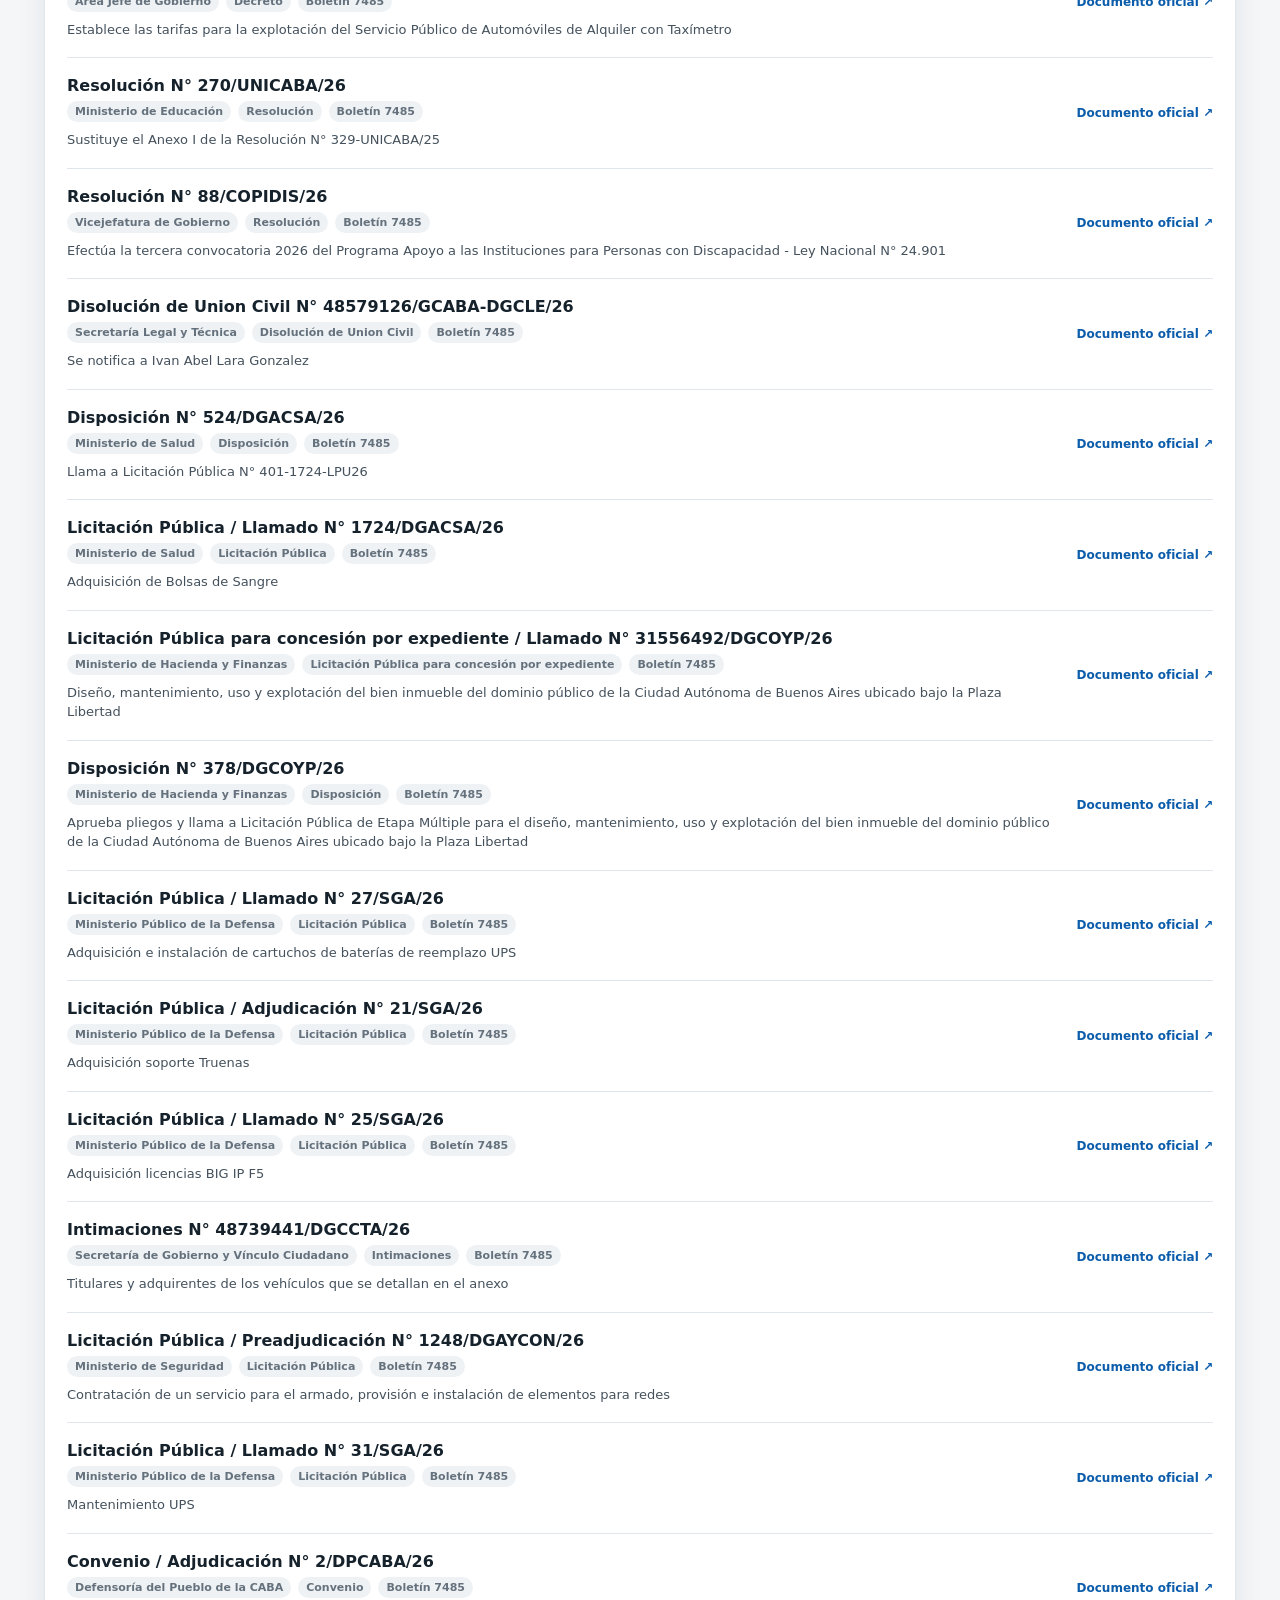
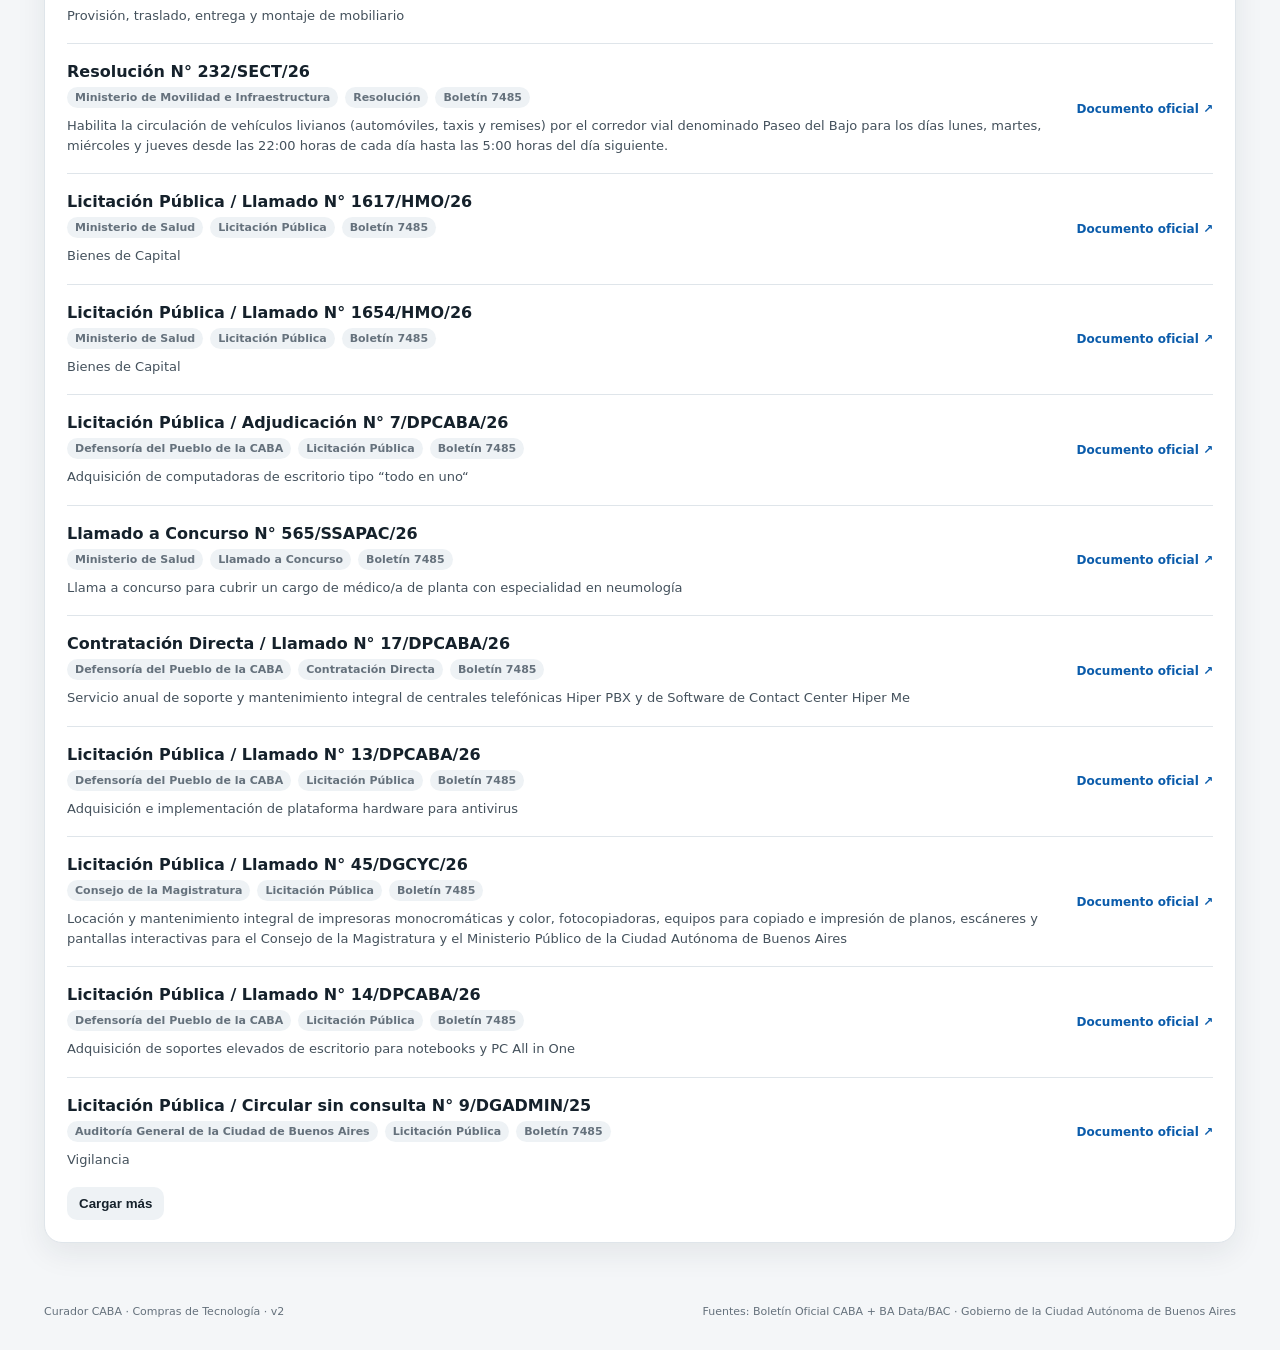
==== commit 71bc2dcd: "Renombrar a "Curador CABA · Compras de Tecnología" "Curador CABA Intelligence / Observatorio ejecuti" ====
--- a/explorar.html
+++ b/explorar.html
@@ -4,7 +4,7 @@
   <meta charset="utf-8" />
   <meta name="viewport" content="width=device-width, initial-scale=1" />
   <meta name="color-scheme" content="light" />
-  <title>Explorar — Curador CABA</title>
+  <title>Explorar — Curador CABA · Compras de Tecnología</title>
   <link rel="stylesheet" href="./styles.css" />
 </head>
 <body data-page="explorar">
@@ -15,7 +15,7 @@
     <section class="panel"><div class="panel-head"><div><span class="eyebrow">CONTRATACIONES</span><h2>Procesos</h2></div><span id="proc-result-count" class="badge">—</span></div><div id="procurement-list" class="record-list"></div><button id="procs-load-more" class="button ghost" type="button" style="display:none">Cargar más</button></section>
     <section class="panel"><div class="panel-head"><div><span class="eyebrow">NORMATIVA</span><h2>Normas</h2></div><span id="norm-result-count" class="badge">—</span></div><div id="norm-list" class="record-list"></div><button id="norms-load-more" class="button ghost" type="button" style="display:none">Cargar más</button></section>
   </main>
-  <footer class="footer"><span>Curador CABA Intelligence · v2</span><span>Fuentes: Boletín Oficial CABA + BA Data/BAC · Gobierno de la Ciudad Autónoma de Buenos Aires</span></footer>
+  <footer class="footer"><span>Curador CABA · Compras de Tecnología · v2</span><span>Fuentes: Boletín Oficial CABA + BA Data/BAC · Gobierno de la Ciudad Autónoma de Buenos Aires</span></footer>
   <script src="./app.js" defer></script>
 </body>
 </html>
